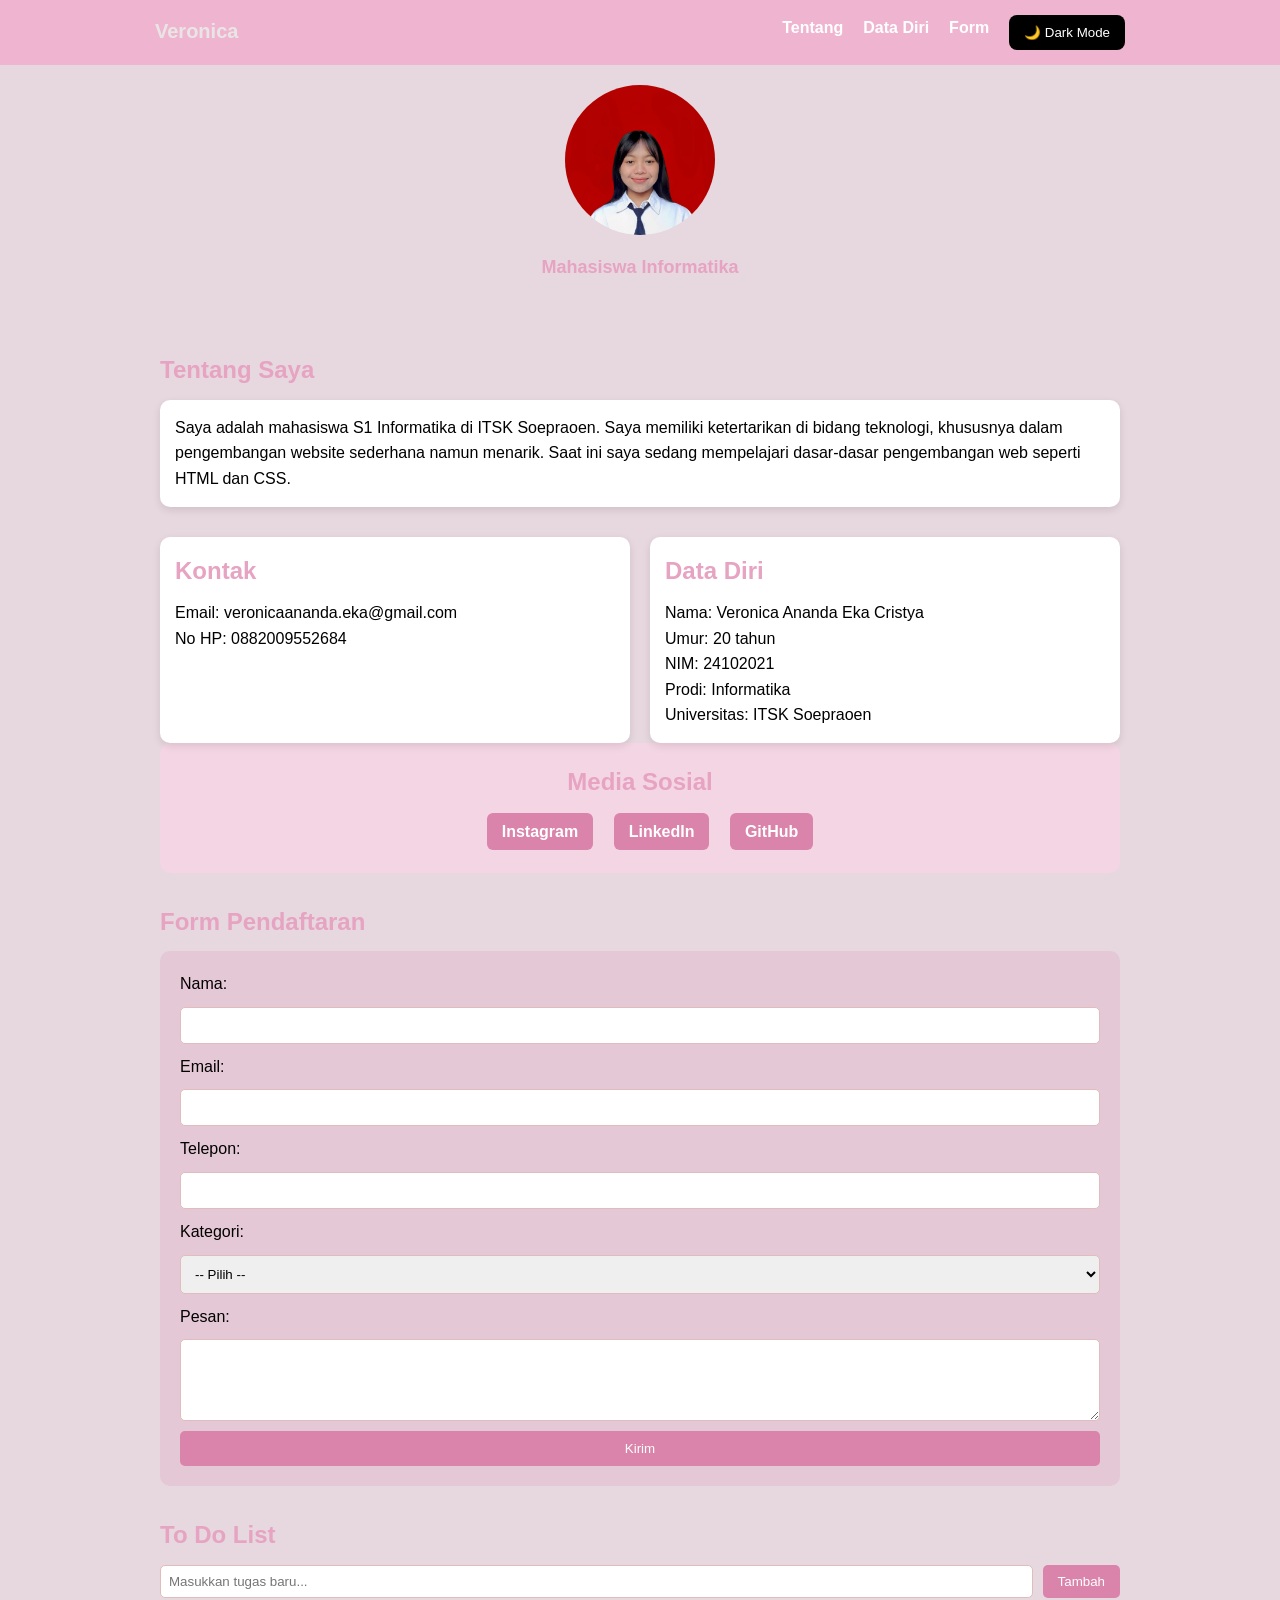
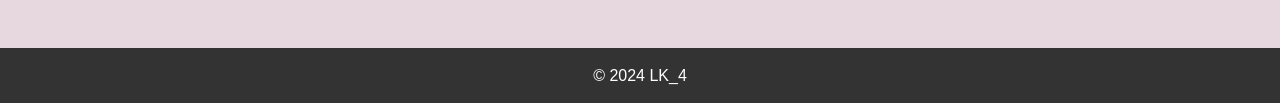
==== LK-5/index.html @ 0d7d376f "menabahkan LK-3, LK-4, LK-5" ====
<!DOCTYPE html>
<html lang="en">

<head>
    <meta charset="UTF-8">
    <meta name="viewport" content="width=device-width, initial-scale=1.0">
    <title>Veronica Ananda </title>
    <link rel="stylesheet" href="style.css">
</head>

<body>
    <!-- HEADER / NAVBAR -->
    <header class="navbar">
        <div class="nav-container">
            <h1 class="logo">Veronica</h1>
            <nav>
                <ul class="nav-menu">
                    <li><a href="#tentang">Tentang</a></li>
                    <li><a href="#data-diri">Data Diri</a></li>
                    <li><a href="#form">Form</a></li>
                    <li><button id="theme-toggle">🌙 Dark Mode</button></li>
                </ul>
            </nav>
        </div>
    </header>

    <!-- HERO / FOTO PROFIL -->
    <section class="hero">
        <img src="img1.jpg" alt="Foto Profil Veronica">
        <p>Mahasiswa Informatika</p>
    </section>

    <!-- MAIN -->
    <main>

        <!-- Tentang -->
        <section id="tentang">
            <h2>Tentang Saya</h2>
            <article>
                <p>
                    Saya adalah mahasiswa S1 Informatika di ITSK Soepraoen. Saya memiliki ketertarikan di bidang teknologi,
                    khususnya dalam pengembangan website sederhana namun menarik. Saat ini saya sedang mempelajari
                    dasar-dasar pengembangan web seperti HTML dan CSS.
                </p>
            </article>
        </section>

        <!-- Data Diri dan Kontak -->
        <div class="info-container">
            <article id="kontak">
                <h2>Kontak</h2>
                <p>Email: veronicaananda.eka@gmail.com</p>
                <p>No HP: 0882009552684</p>
            </article>

            <article id="data-diri">
                <h2>Data Diri</h2>
                <p>Nama: Veronica Ananda Eka Cristya</p>
                <p>Umur: 20 tahun</p>
                <p>NIM: 24102021</p>
                <p>Prodi: Informatika</p>
                <p>Universitas: ITSK Soepraoen</p>
            </article>
        </div>

        <!-- Media Sosial -->
        <section id="media-sosial">
            <h2>Media Sosial</h2>
            <ul>
                <li><a href=" https://www.instagram.com/vrncaaa_c?igsh=aDJ3czlycWo2azRw&utm_source=ig_contact_invite" target="_blank">Instagram</a></li>
                <li><a href="https://www.linkedin.com/in/veronica-ananda-eka-cristya-923740403/" target="_blank">LinkedIn</a></li>
                <li><a href="https://github.com/" target="_blank">GitHub</a></li>
            </ul>
        </section>

        <!-- Form -->
        <section id="form">
            <h2>Form Pendaftaran</h2>

            <form id="contact-form">
                <label>Nama:</label>
                <input type="text" id="nama" required>

                <label>Email:</label>
                <input type="email" id="email" required>

                <label>Telepon:</label>
                <input type="tel" id="nohp" required>

                <label>Kategori:</label>
                <select id="kategori" required>
                    <option value="">-- Pilih --</option>
                    <option value="Web Development">Web Development</option>
                    <option value="Desain">Desain</option>
                    <option value="Konsultasi">Konsultasi</option>
                </select>

                <label>Pesan:</label>
                <textarea id="pesan" rows="4" required></textarea>

                <button type="submit">Kirim</button>
            </form>

            <div id="hasil"></div>
        </section>

        <!-- To Do List -->
        <section id="todo">
            <h2>To Do List</h2>
            <div style="display: flex; gap: 10px; margin-bottom: 15px;">
                <input type="text" id="task-input" placeholder="Masukkan tugas baru..." style="flex: 1; padding: 8px;">
                <button type="button" id="add-task-btn" style="padding: 8px 15px;">Tambah</button>
            </div>
            <ul id="task-list" style="list-style: none; padding: 0;"></ul>
        </section>
    </main>

    <!-- Footer -->
    <footer>
        <p>&copy; 2024 LK_4</p>
    </footer>

    <script src="script.js"></script>
</body>

</html>
---- LK-5/style.css ----
/* RESET */
* {
  margin: 0;
  padding: 0;
  box-sizing: border-box;
}

/* BODY */
body {
  font-family: Arial, sans-serif;
  background: #e7d7df;
  line-height: 1.6;
  transition: 0.3s;
}

/* NAVBAR */
.navbar {
  background: #efb5d0;
  color: rgb(233, 229, 229);
}

.nav-container {
  max-width: 1000px;
  margin: auto;
  padding: 15px;
  display: flex;
  justify-content: space-between;
}

/* LOGO */
.logo {
  font-size: 20px;
  font-weight: bold;
}

/* MENU */
.nav-menu {
  display: flex;
  list-style: none;
  gap: 20px;
}

.nav-menu a {
  color: rgb(255, 255, 255);
  text-decoration: none;
  font-weight: bold;
}

.nav-menu a:hover {
  text-decoration: underline;
}

/* HERO / FOTO PROFIL */
.hero {
  text-align: center;
  padding: 20px;
}

.hero img {
  width: 150px;
  height: 150px;
  border-radius: 50%;
  object-fit: cover;
}

.hero p {
  margin-top: 10px;
  font-size: 18px;
  font-weight: bold;
  color: #e6a3c2;
}

/* MAIN */
main {
  max-width: 1000px;
  margin: auto;
  padding: 20px;
}

section {
  margin-bottom: 30px;
}

.info-container {
  display: grid;
  grid-template-columns: 1fr 1fr;
  gap: 20px;
}

/* CARD */
article {
  background: white;
  padding: 15px;
  border-radius: 10px;
  box-shadow: 0 3px 8px rgba(0, 0, 0, 0.1);
}

/* TYPO */
h2 {
  color: #e6a3c2;
  margin-bottom: 10px;
}

h3 {
  margin-bottom: 5px;
}

/* LIST */
ul {
  margin-left: 20px;
}

/* MEDIA SOSIAL */
#media-sosial {
  text-align: center;
  background: #f4d5e3;
  padding: 20px;
  border-radius: 10px;
}

#media-sosial ul {
  list-style: none;
  margin-top: 10px;
  padding: 0;
}

#media-sosial ul li {
  display: inline-block;
  margin: 8px;
}

#media-sosial ul li a {
  text-decoration: none;
  background: #da83ab;
  color: white;
  padding: 10px 15px;
  border-radius: 6px;
  font-weight: bold;
  transition: 0.3s;
}

#media-sosial ul li a:hover {
  background: #efa8c9;
}

/* FORM */
form {
  background: #e5c8d5;
  padding: 20px;
  border-radius: 10px;
  display: flex;
  flex-direction: column;
  gap: 10px;
}

input,
select,
textarea {
  padding: 10px;
  border-radius: 5px;
  border: 1px solid #e0bcbc;
}

/* BUTTON */
button {
  background: #da83ab;
  color: white;
  padding: 10px;
  border: none;
  border-radius: 5px;
}

button:hover {
  background: #efa8c9;
  cursor: pointer;
}

/* FOOTER */
footer {
  text-align: center;
  padding: 15px;
  background: #333;
  color: white;
}

/* ========================= */
/* DARK MODE */
/* ========================= */
body.dark-mode {
  background-color: #121212;
  color: white;
}

/* Navbar dark */
body.dark-mode .navbar {
  background: #1e1e1e;
}

/* Menu tetap putih */
body.dark-mode .nav-menu a {
  color: white;
}

/* Hero text */
body.dark-mode .hero p {
  color: #ffb6d5;
}

/* Card / article dark */
body.dark-mode article {
  background: #1e1e1e;
  color: white;
  box-shadow: 0 3px 8px rgba(255, 255, 255, 0.05);
}

/* Judul biar jelas */
body.dark-mode h2 {
  color: #ffb6d5;
}

/* Media sosial dark */
body.dark-mode #media-sosial {
  background: #1e1e1e;
}

/* Form dark */
body.dark-mode form {
  background: #1e1e1e;
  color: white;
}

/* Input dark */
body.dark-mode input,
body.dark-mode select,
body.dark-mode textarea {
  background: #2a2a2a;
  color: white;
  border: 1px solid #555;
}

/* Style tombol dark mode */
#theme-toggle {
  padding: 10px 15px;
  border: none;
  cursor: pointer;
  border-radius: 8px;
  background: black;
  color: white;
  transition: 0.3s;
}

/* Tombol saat dark mode */
body.dark-mode #theme-toggle {
  background: white;
  color: black;
}

/* Hasil data form */
body.dark-mode #hasil div {
  background-color: #1e1e1e !important;
  border: 1px solid #444 !important;
  color: white !important;
}

/* ========================= */
/* TO DO LIST DONE EFFECT */
/* ========================= */
.done {
  text-decoration: line-through;
  color: gray;
  opacity: 0.7;
  cursor: pointer;
}

/* ========================= */
/* RESPONSIVE */
/* ========================= */

/* TABLET */
@media (max-width: 768px) {
  .nav-container {
    flex-direction: column;
    gap: 10px;
  }

  .nav-menu {
    flex-direction: column;
  }
}

/* MOBILE */
@media (max-width: 480px) {
  body {
    font-size: 14px;
  }
}
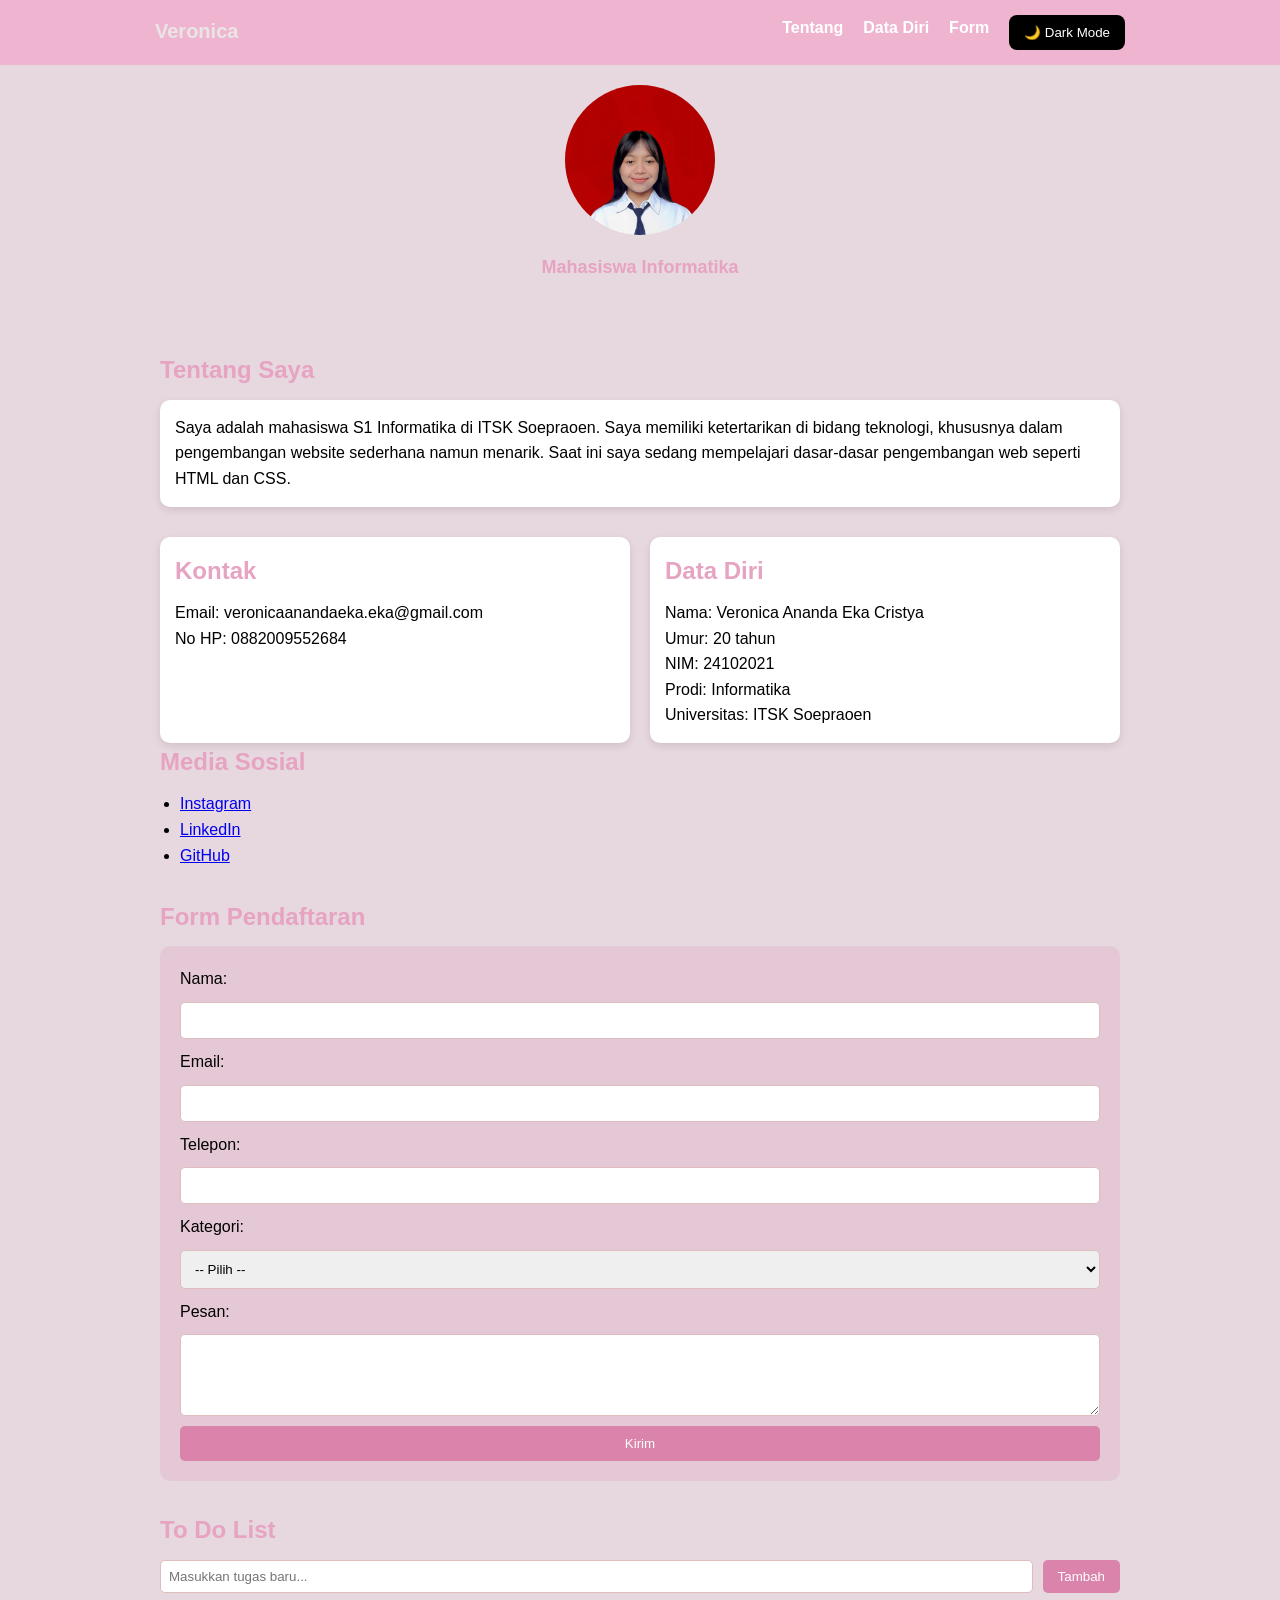
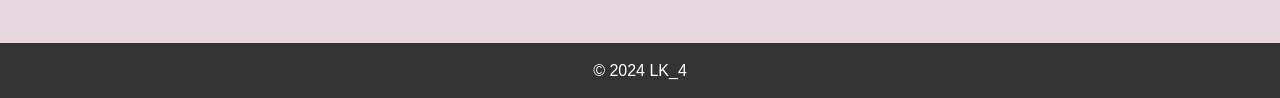
==== commit 4f620e5a: "menambah media sosial" ====
--- a/LK-5/index.html
+++ b/LK-5/index.html
@@ -49,7 +49,7 @@
         <div class="info-container">
             <article id="kontak">
                 <h2>Kontak</h2>
-                <p>Email: veronicaananda.eka@gmail.com</p>
+                <p>Email: veronicaanandaeka.eka@gmail.com</p>
                 <p>No HP: 0882009552684</p>
             </article>
 
@@ -62,14 +62,13 @@
                 <p>Universitas: ITSK Soepraoen</p>
             </article>
         </div>
-
-        <!-- Media Sosial -->
-        <section id="media-sosial">
+         <!-- Media Sosial -->
+        <section id="sosial_media">
             <h2>Media Sosial</h2>
             <ul>
                 <li><a href=" https://www.instagram.com/vrncaaa_c?igsh=aDJ3czlycWo2azRw&utm_source=ig_contact_invite" target="_blank">Instagram</a></li>
                 <li><a href="https://www.linkedin.com/in/veronica-ananda-eka-cristya-923740403/" target="_blank">LinkedIn</a></li>
-                <li><a href="https://github.com/" target="_blank">GitHub</a></li>
+                <li><a href="https://github.com/nandacristya683-design/praktikum-5/commits/main/" target="_blank">GitHub</a></li>
             </ul>
         </section>
 
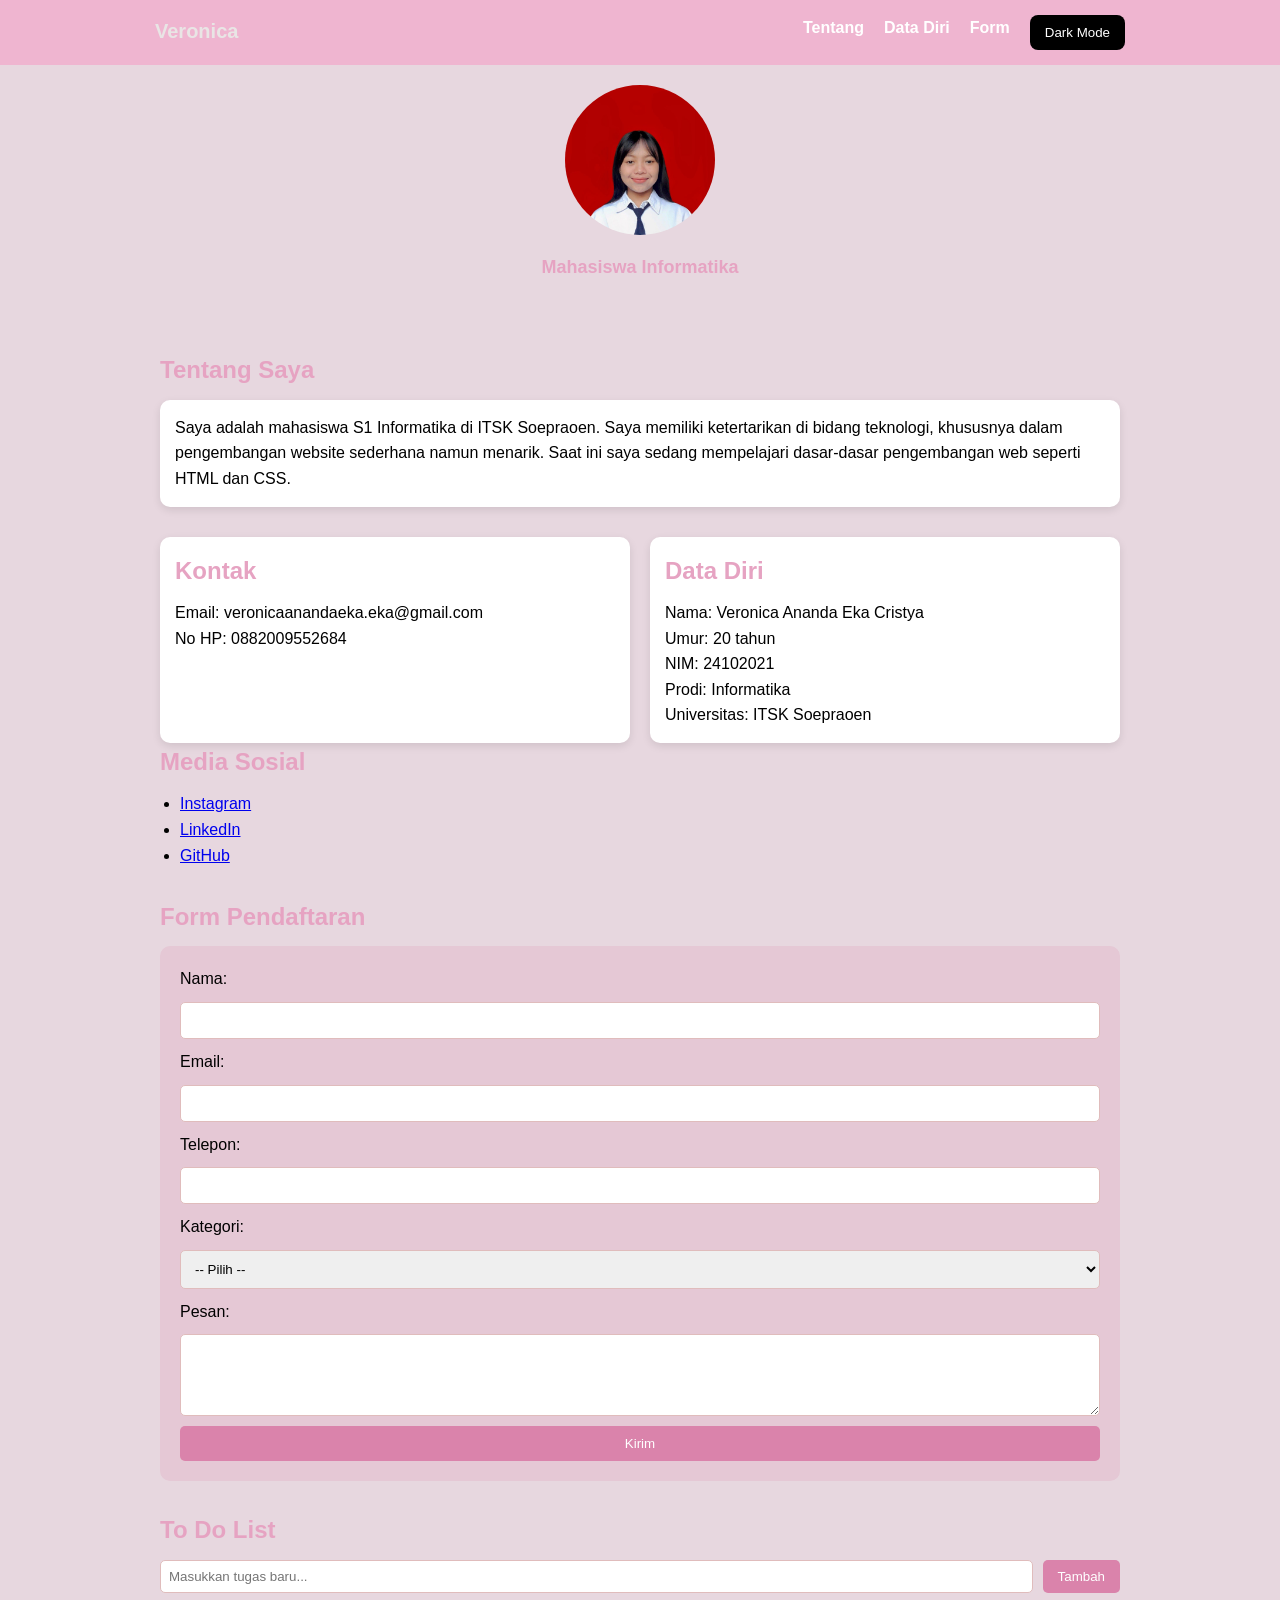
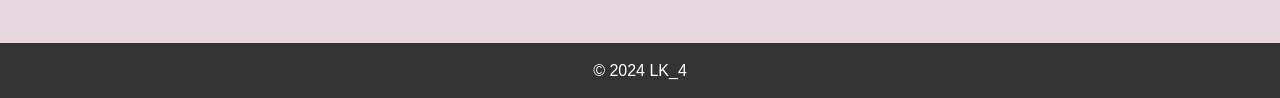
==== commit 564369df: "menambah dark mode" ====
--- a/LK-5/index.html
+++ b/LK-5/index.html
@@ -18,7 +18,7 @@
                     <li><a href="#tentang">Tentang</a></li>
                     <li><a href="#data-diri">Data Diri</a></li>
                     <li><a href="#form">Form</a></li>
-                    <li><button id="theme-toggle">🌙 Dark Mode</button></li>
+                    <li><button id="theme-toggle">Dark Mode</button></li>
                 </ul>
             </nav>
         </div>
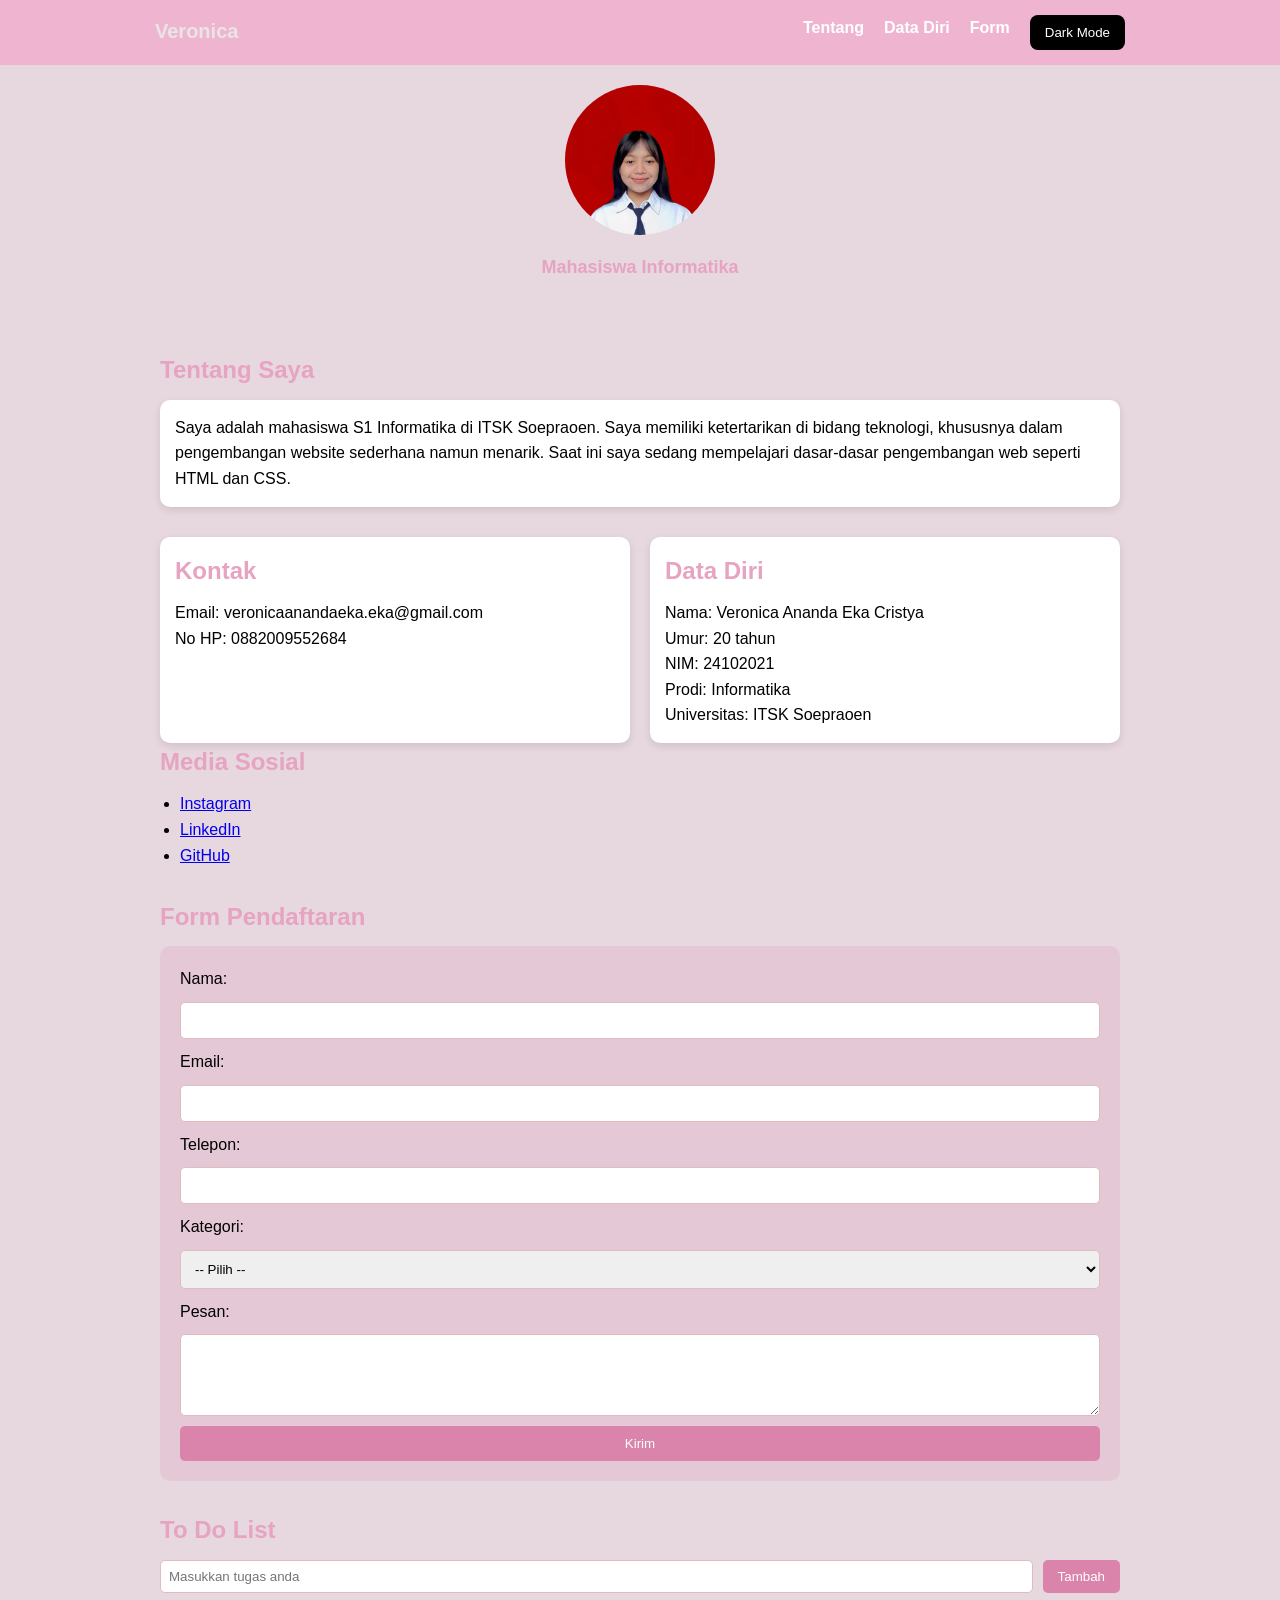
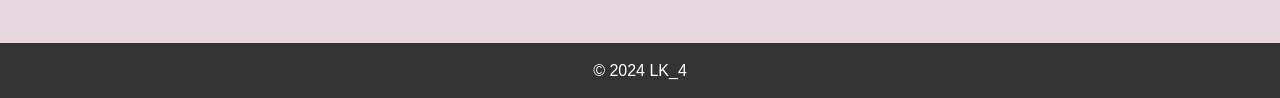
==== commit e786bc48: "menambah to-do list" ====
--- a/LK-5/index.html
+++ b/LK-5/index.html
@@ -103,11 +103,11 @@
             <div id="hasil"></div>
         </section>
 
-        <!-- To Do List -->
+     <!-- To Do List -->
         <section id="todo">
             <h2>To Do List</h2>
             <div style="display: flex; gap: 10px; margin-bottom: 15px;">
-                <input type="text" id="task-input" placeholder="Masukkan tugas baru..." style="flex: 1; padding: 8px;">
+                <input type="text" id="task-input" placeholder="Masukkan tugas anda" style="flex: 1; padding: 8px;">
                 <button type="button" id="add-task-btn" style="padding: 8px 15px;">Tambah</button>
             </div>
             <ul id="task-list" style="list-style: none; padding: 0;"></ul>
